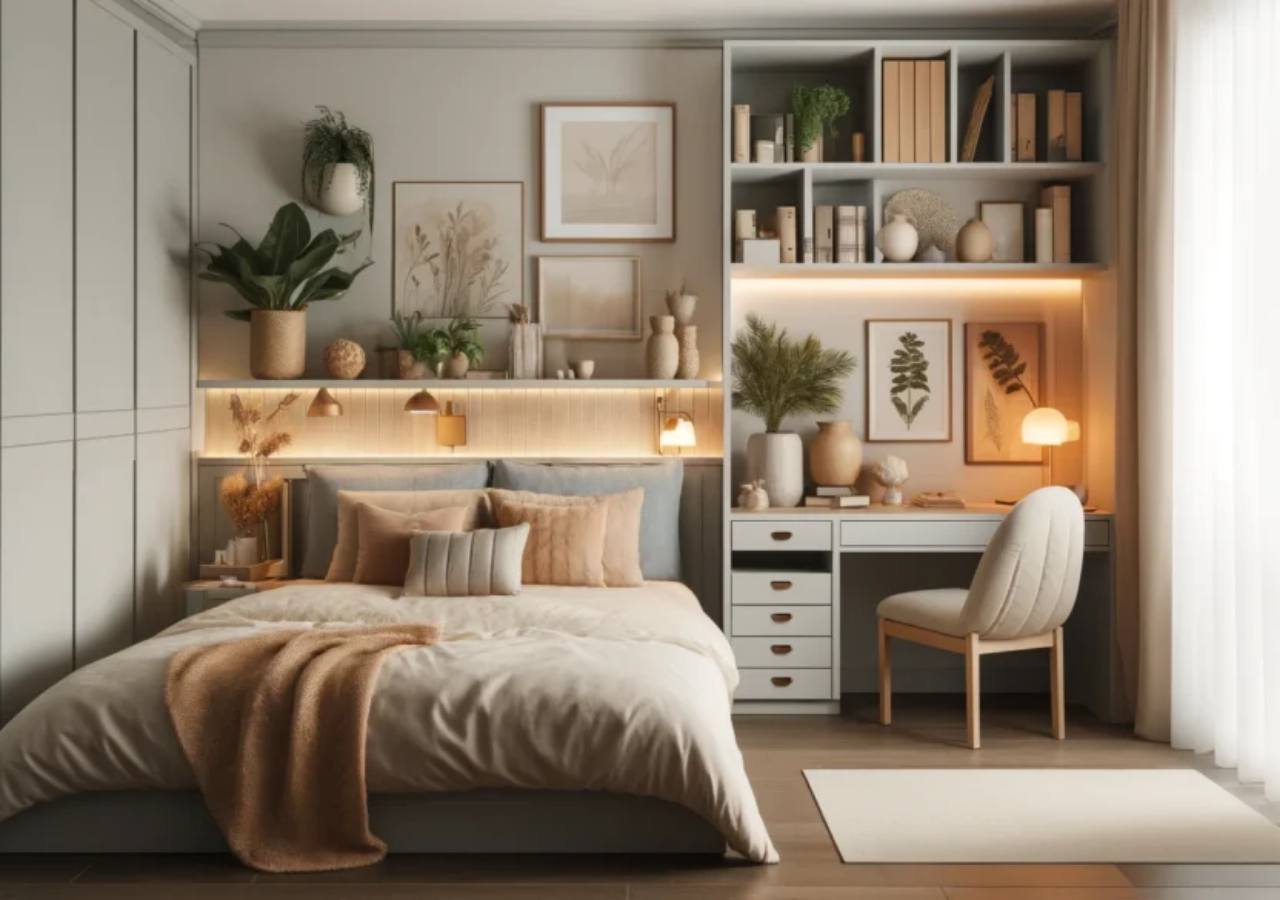
==== index.html @ ff0f182d "imagen fondo" ====
<!DOCTYPE html>
<html lang="en">
<head>
    <meta charset="UTF-8">
    <meta name="viewport" content="width=device-width, initial-scale=1.0">
    <title>Ella no te ama</title>
</head>
<body>
    <div class="contenedor"> 
    <link rel="stylesheet" href="estilo.css">
    </div>
</body>
</html>
---- estilo.css ----
body {
  background-image: url(assets/habita.webp);
  background-size: cover;
  background-repeat: no-repeat;
  background-position: center center;
  height: 100vh;
  width: 100vw;
  margin: 0;
}
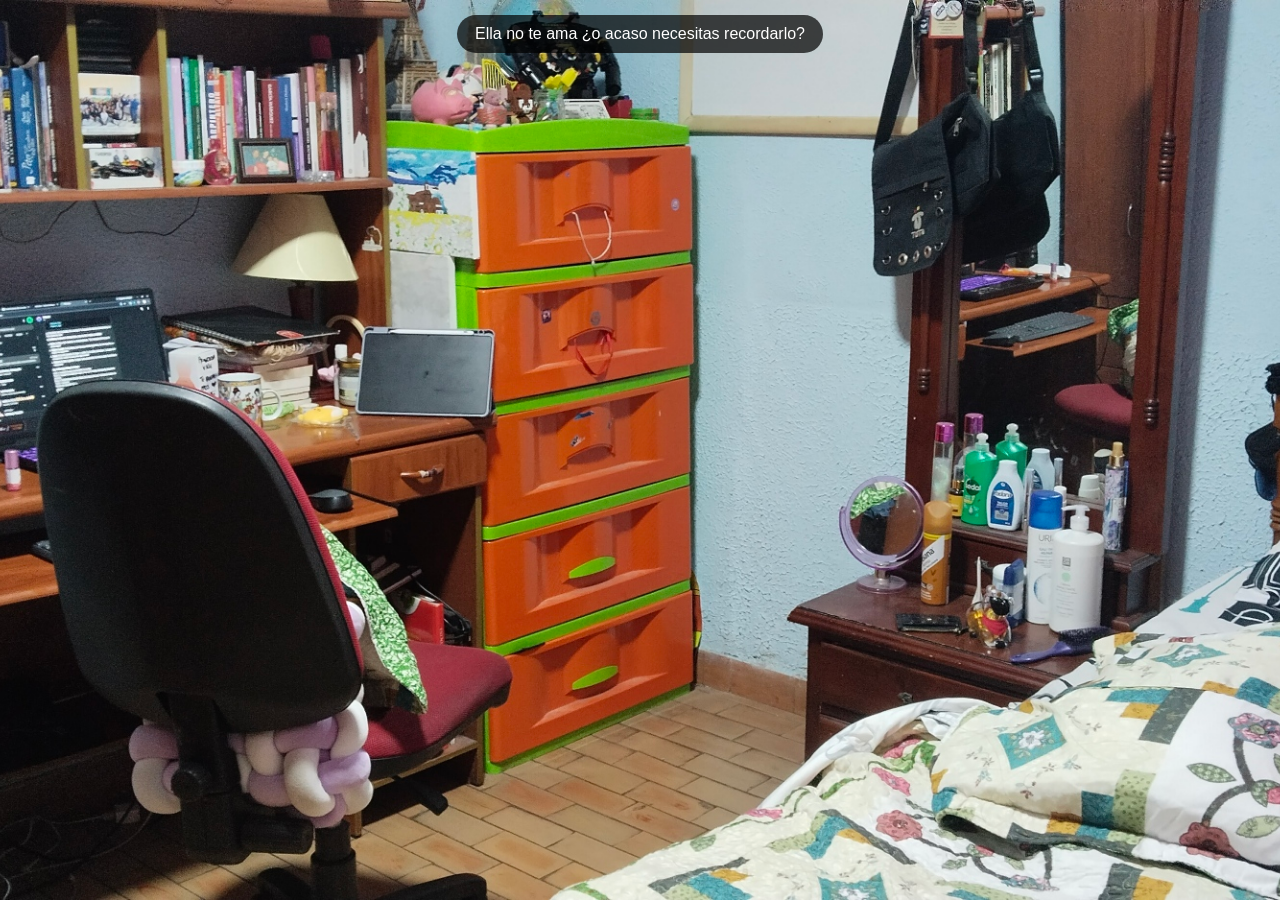
==== commit 371902c9: "Habitación" ====
--- a/index.html
+++ b/index.html
@@ -1,13 +1,32 @@
 <!DOCTYPE html>
-<html lang="en">
+<html lang="es">
 <head>
-    <meta charset="UTF-8">
-    <meta name="viewport" content="width=device-width, initial-scale=1.0">
-    <title>Ella no te ama</title>
+  <meta charset="UTF-8">
+  <meta name="viewport" content="width=device-width, initial-scale=1.0">
+  <title>Ella no te ama</title>
+  <link rel="stylesheet" href="estilo.css">
 </head>
 <body>
-    <div class="contenedor"> 
-    <link rel="stylesheet" href="estilo.css">
-    </div>
+
+  <main id="room">
+
+    <header id="header-room">
+      <p>Ella no te ama ¿o acaso necesitas recordarlo?</p>
+    </header>
+
+    <!-- ZONA 1: LIBROS - arriba a la izquierda -->
+    <a href="libros.html" class="hotspot" id="zone-libros" title="Ir a Libros"></a>
+
+    <!-- ZONA 2: OBJETOS REGADOS - escritorio -->
+    <a href="objetos.html" class="hotspot" id="zone-objetos" title="Ir a Objetos Regados"></a>
+
+    <!-- ZONA 3: MÁQUINA DE AZAR - cajones naranjas del centro -->
+    <a href="maquina.html" class="hotspot" id="zone-maquina" title="Ir a Máquina de Azar"></a>
+
+    <!-- ZONA 4: CAMA - abajo a la derecha, lleva al sueño -->
+    <a href="cama.html" class="hotspot" id="zone-cama" title="Ir a Cama / Sueño"></a>
+
+  </main>
+
 </body>
 </html>
--- a/estilo.css
+++ b/estilo.css
@@ -1,9 +1,82 @@
+
+* {
+  margin: 0;
+  padding: 0;
+  box-sizing: border-box;
+  font-family: sans-serif;
+}
+
 body {
-  background-image: url(assets/habita.webp);
-  background-size: cover;
-  background-repeat: no-repeat;
-  background-position: center center;
-  height: 100vh;
+  background: #000;
+  overflow: hidden;
+}
+
+
+#room {
+  position: relative;
   width: 100vw;
-  margin: 0;
+  height: 100dvh;
+  background: url('assets/Habitacion.jpg') center / cover no-repeat;
+}
+
+#header-room {
+  position: absolute;
+  top: 15px;
+  left: 50%;
+  transform: translateX(-50%);
+  background: rgba(0, 0, 0, 0.7);
+  color: #fff;
+  padding: 10px 18px;
+  border-radius: 20px;
+  font-size: 16px;
+  z-index: 10;
+  text-align: center;
+}
+
+.hotspot {
+  position: absolute;
+  display: block;
+  cursor: pointer;
+  border: 2px solid transparent;
+  border-radius: 12px;
+  transition: 0.2s;
+}
+
+.hotspot:hover {
+  border-color: rgba(255, 255, 255, 0.9);
+  background: rgba(255, 255, 255, 0.12);
+  box-shadow: 0 0 20px rgba(255, 255, 255, 0.4);
+}
+
+
+/* ZONA 1: LIBROS - estantería arriba a la izquierda */
+#zone-libros {
+  left: 2%;
+  top: 3%;
+  width: 28%;
+  height: 24%;
+}
+
+/* ZONA 2: OBJETOS REGADOS - escritorio con PC */
+#zone-objetos {
+  left: 4%;
+  top: 30%;
+  width: 34%;
+  height: 38%;
+}
+
+/* ZONA 3: MÁQUINA DE AZAR - cajones naranjas del centro */
+#zone-maquina {
+  left: 38%;
+  top: 16%;
+  width: 20%;
+  height: 72%;
+}
+
+/* ZONA 4: CAMA - abajo a la derecha */
+#zone-cama {
+  left: 72%;
+  top: 42%;
+  width: 27%;
+  height: 56%;
 }
